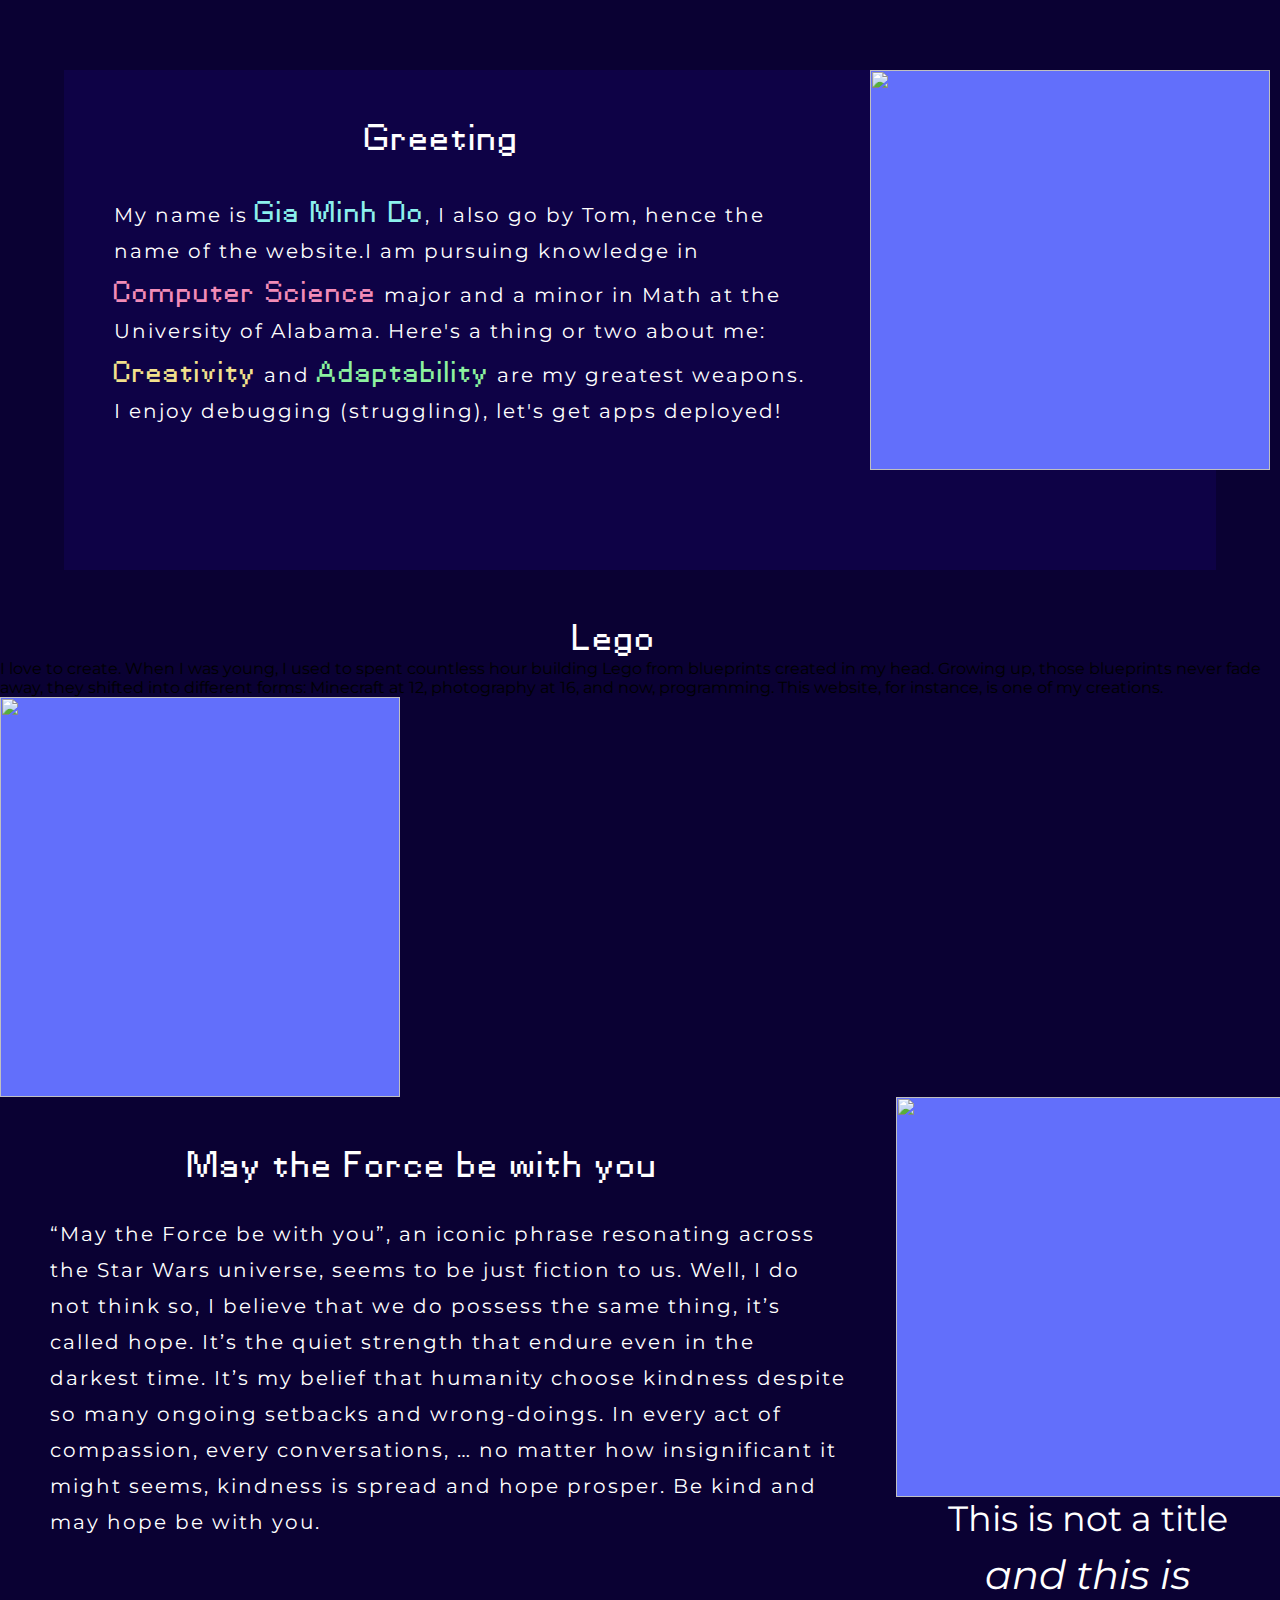
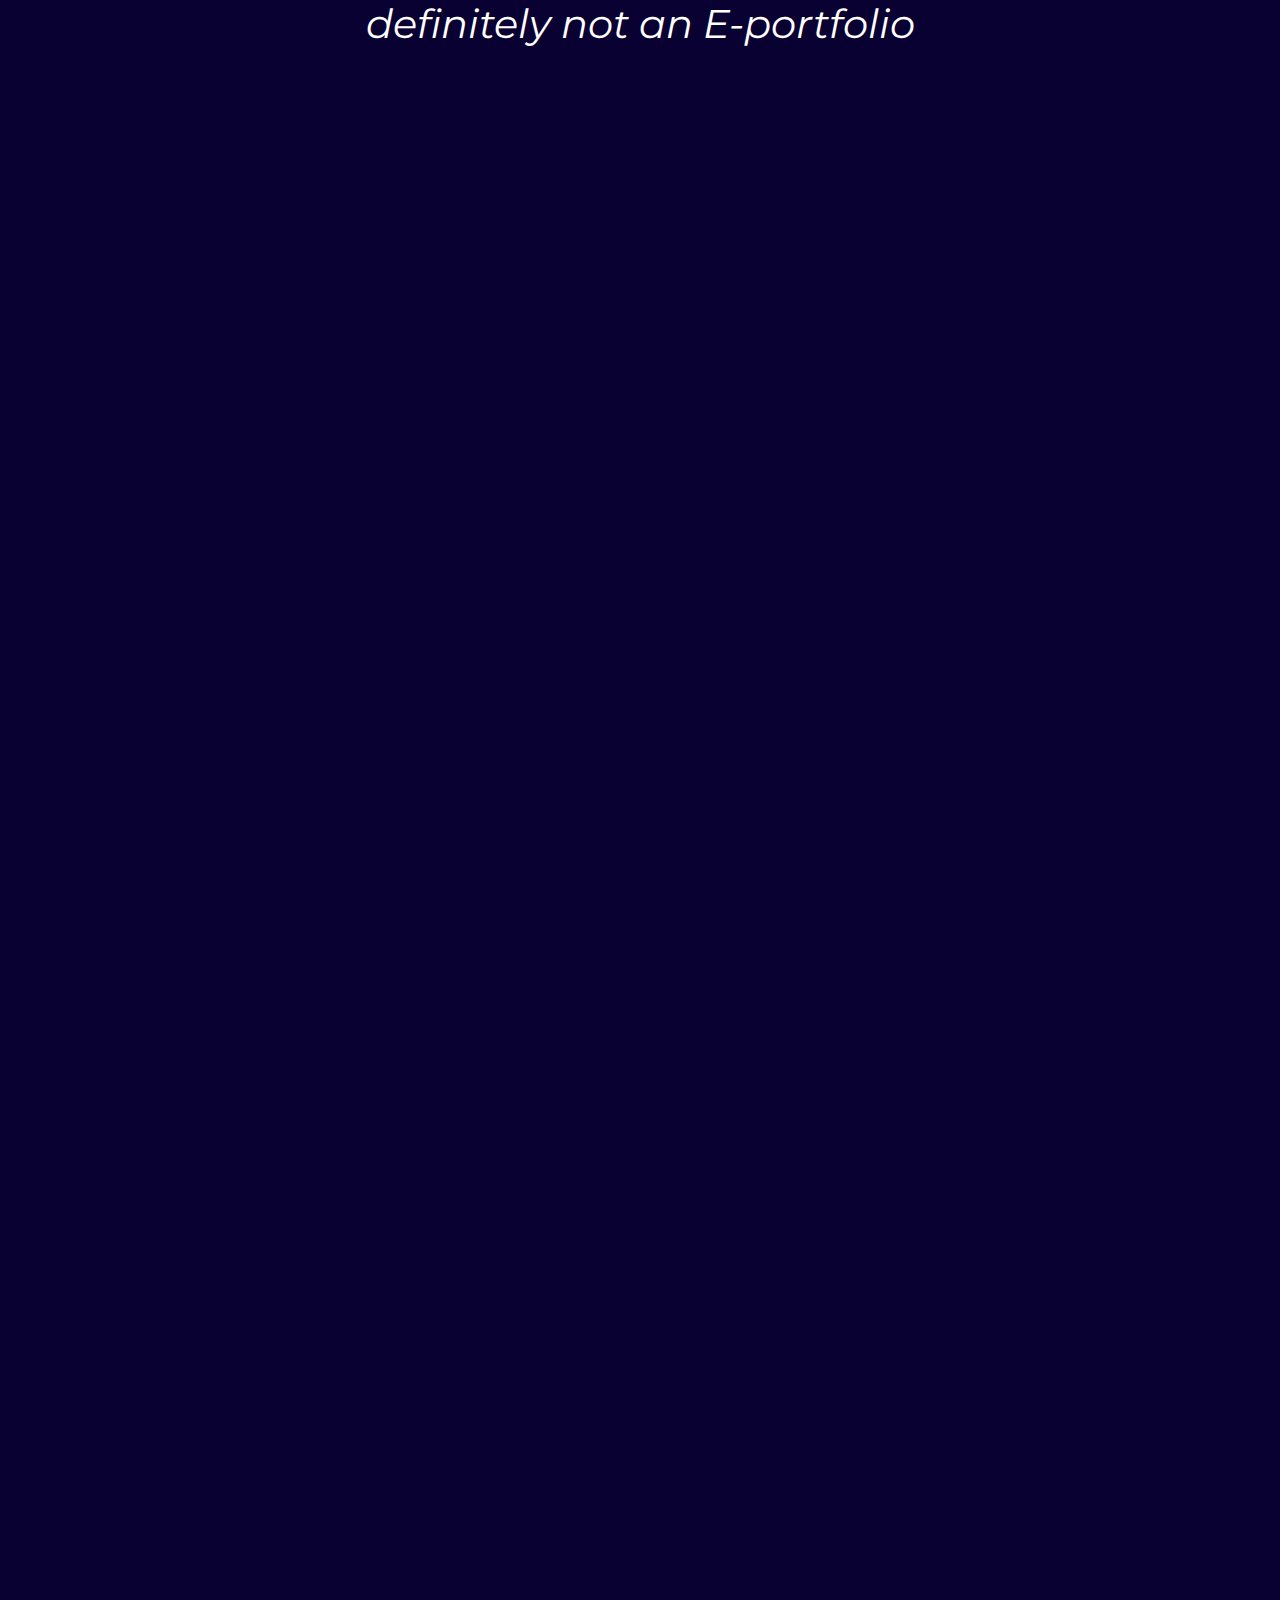
==== about.html @ 235a2a4f "added-about-page" ====
<html lang="en">
<head>
    <meta charset="UTF-8">
    <meta name="viewport" content="width=device-width, initial-scale=1.0">
    <link rel="icon" href="webIcon.png">
    <link rel="stylesheet" href="style.css">
    <title>TomFoolery</title>
</head>
<body>
    <main-header></main-header>

    <div class="introContainer" id="intro"> 
        <div class="introLeft">
            <div class="greetTitle"> Greeting</div>
            <div class="introContent">My name is <span style="font-family: fvf; color: #8cf2ed; ">Gia Minh Do</span>, I also go by Tom, hence the name of the website.I am pursuing knowledge in <span style="color: #f28cb8; font-family: fvf;">Computer Science</span> major and a minor in Math at the University of Alabama. Here's a thing or two about me: <span style="color: #f2e18c; font-family: fvf;">Creativity</span> and <span style="color: #8cf29f; font-family: fvf;">Adaptability</span> are my greatest weapons.<br>I enjoy debugging (struggling), let's get apps deployed!</div>
        </div>
        <div class="introRight">
            <img class="introPicture" src="pfp.jpg">
        </div>
    </div>

    <div class="valueContainer" id="intro"> 
        <div class="valueRight">
            <div class="greetTitle">Lego</div>
            <div class="valueContent">I love to create. When I was young, I used to spent countless hour building Lego from blueprints created in my head. Growing up, those blueprints never fade away, they shifted into different forms: Minecraft at 12, photography at 16, and now, programming. This website, for instance, is one of my creations.</div>
        </div>
        <div class="valueLeft">
            <img class="introPicture" src="pfp.jpg">
        </div>
    </div>

    <div class="valueContainer" id="intro"> 
        <div class="introLeft">
            <div class="greetTitle"> May the Force be with you</div>
            <div class="introContent">“May the Force be with you”, an iconic phrase resonating across the Star Wars universe, seems to be just fiction to us. Well, I do not think so, I believe that we do possess the same thing, it’s called hope. It’s the quiet strength that endure even in the darkest time. It’s my belief that humanity choose kindness despite so many ongoing setbacks and wrong-doings. In every act of compassion, every conversations, … no matter how insignificant it might seems, kindness is spread and hope prosper. Be kind and may hope be with you.</div>
        </div>
        <div class="introRight">
            <img class="introPicture" src="pfp.jpg">
        </div>
    </div>
    
    <div class="fiTitle">This is not a title</div>
    <div class="secTitle"> and this is definitely not an E-portfolio</div>
    <script src="script.js"></script>
</body>
</html>
---- style.css ----
@import url('https://fonts.googleapis.com/css2?family=Montserrat:ital,wght@0,100..900;1,100..900&display=swap');
@font-face {
    font-family: 'fvf';
    src: url('FVF Fernando 08.ttf') format('opentype');
    font-weight: normal;
    font-style: normal;
}
body {
    background: #0a0133;
    font-family: "Montserrat", sans-serif;
    height: 500%;
    width: 100%;
    margin: 0;
  }



.navBar{
    background-color: black;
    width: 100%;
    height: 60px;
}

.navUl{
    margin: auto;
    align-items: center;
    
}

li{
    list-style: none;
}

@keyframes nav-hover-in{
    from {
        font-size: 20px;
        font-weight: 300 ;
        margin: 18px 30px;
    } 
    to {
        font-size: 25px;
        font-weight: 600 ;
        margin: 14px 30px;
    }
}

@keyframes nav-hover-out{
    from {
        margin: 14px 30px;
        font-size: 25px;
        font-weight: 600 ;
    } 
    to {
        font-size: 20px;
        font-weight: 300;
        margin: 18px 30px;
    }
}

.navItem{
    animation: nav-hover-out ease-in 0.25s;
    float: right ;
    display: block;
    height: auto;
    color: white;
    text-align: center;
    font-size: 20px;
    font-weight: 300;
    margin: 18px 30px; 
    text-decoration: none;
}

a:hover{
    animation: nav-hover-in ease-in 0.2s;
    font-weight: 600;
    font-size: 25px;
    margin: 14px 30px;
}

.mainLogo{
    float: left;
    height: auto;
    font-size: 25px;
    font-weight: 600;
    padding: 14px 0px;
    color:aliceblue;
    margin-left: 30px;
}

.clear
{
  clear: both;
}

.fiTitle{
    margin-top: 200px;
    color: #ffffff;
    text-align: center;
    font-size: 35px;
    font-weight: 700px;
}

@keyframes color-change-in {
    from {
        color:#ffffff;
    } 
    to {
        color:#ffea98;
    }
}

@keyframes color-change-out {
    from {
        color:#ffea98;
    } 
    to {
        color:#ffffff;
    }
}

.secTitle{
    margin-top: 10px;
    animation: color-change-out ease-in 0.15s;
    color: #ffffff;
    text-align: center;
    font-size: 40px;
    font-style: italic;
}

.secTitle:hover{
    animation: color-change-in ease-in 0.15s;
    color: #ffea98;
}

.introContainer{
    width: 90%;
    height: 500px;
    align-items: center;
    margin: auto;
    margin-top: 70px;
    background-color:#0e0246;
}
.introLeft{
    float: left;
    margin: auto;
    width: 70%;
    height: auto;
}

.greetTitle{
    text-align: center;
    margin-top: 35px;
    margin-right: 50px;
    font-family: fvf;
    letter-spacing: 2px;
    font-size: 25px;
    color:white;
}

.introContent{
    color:white;
    margin: 50px;
    margin-top: 30px;
    font-size: 20px;
    letter-spacing: 2px;
    line-height: 1.8;
}

.introRight{
    float: right;
    margin: auto;
    width: 30%;
    height: auto;
}

.introPicture{
    
    height: 400px;
    width: 400px;
    text-align: center;
    background-color: #626ffb;
}

.introPicText{
    margin-top: 20px;
    text-align:center;
    color: white;
}
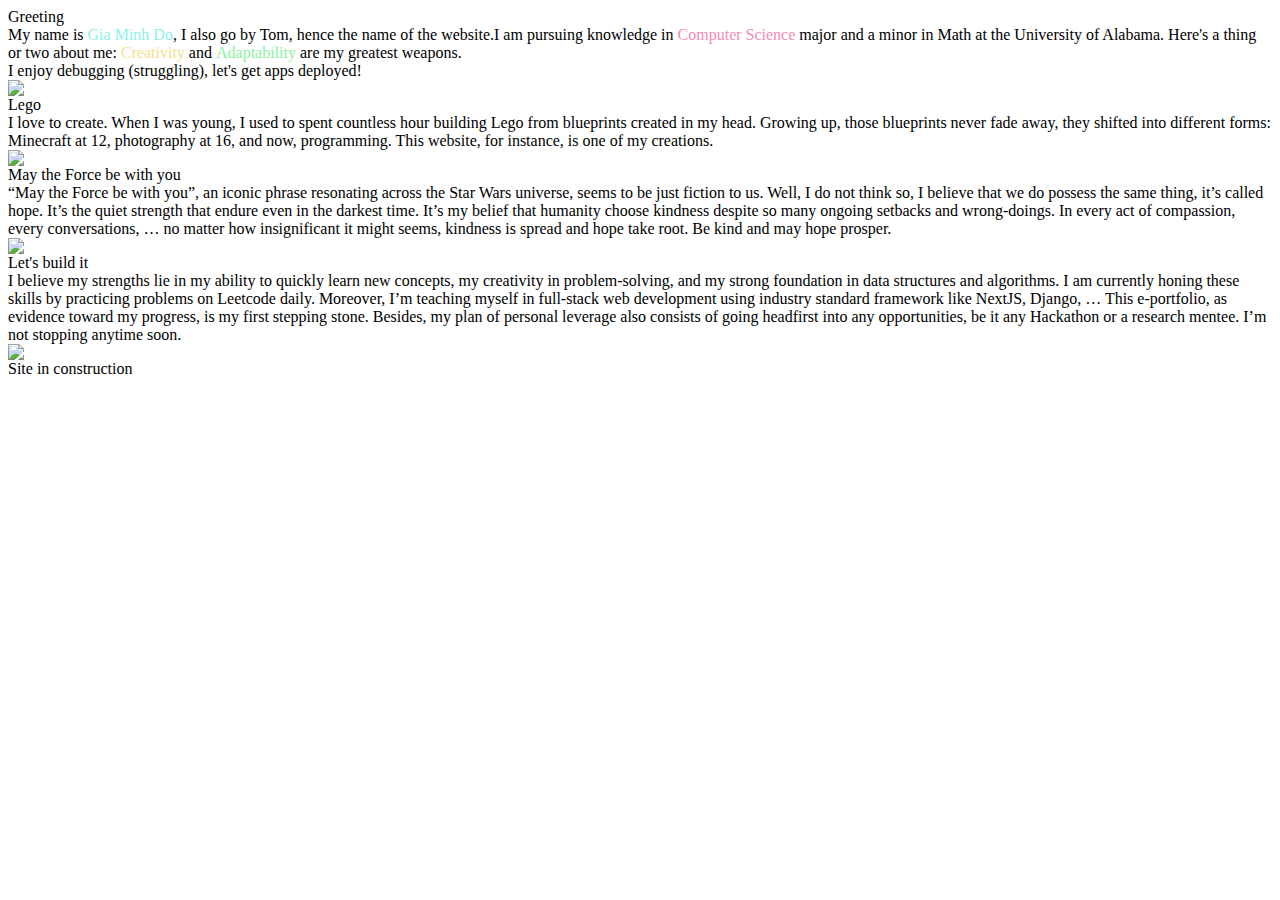
==== commit 85c64cdb: "more-content" ====
--- a/about.html
+++ b/about.html
@@ -2,45 +2,52 @@
 <head>
     <meta charset="UTF-8">
     <meta name="viewport" content="width=device-width, initial-scale=1.0">
-    <link rel="icon" href="webIcon.png">
-    <link rel="stylesheet" href="style.css">
+    <link rel="icon" href="image/webIcon.png">
+    <link rel="stylesheet" href="aboutStyle.css">
     <title>TomFoolery</title>
 </head>
-<body>
+<body class="aboutPage">
     <main-header></main-header>
-
     <div class="introContainer" id="intro"> 
         <div class="introLeft">
-            <div class="greetTitle"> Greeting</div>
+            <div class="greetTitleLeft"> Greeting</div>
             <div class="introContent">My name is <span style="font-family: fvf; color: #8cf2ed; ">Gia Minh Do</span>, I also go by Tom, hence the name of the website.I am pursuing knowledge in <span style="color: #f28cb8; font-family: fvf;">Computer Science</span> major and a minor in Math at the University of Alabama. Here's a thing or two about me: <span style="color: #f2e18c; font-family: fvf;">Creativity</span> and <span style="color: #8cf29f; font-family: fvf;">Adaptability</span> are my greatest weapons.<br>I enjoy debugging (struggling), let's get apps deployed!</div>
         </div>
         <div class="introRight">
-            <img class="introPicture" src="pfp.jpg">
+            <img class="introPicture" src="image/Ava.png">
         </div>
     </div>
 
     <div class="valueContainer" id="intro"> 
         <div class="valueRight">
-            <div class="greetTitle">Lego</div>
+            <div class="greetTitleRight">Lego</div>
             <div class="valueContent">I love to create. When I was young, I used to spent countless hour building Lego from blueprints created in my head. Growing up, those blueprints never fade away, they shifted into different forms: Minecraft at 12, photography at 16, and now, programming. This website, for instance, is one of my creations.</div>
         </div>
         <div class="valueLeft">
-            <img class="introPicture" src="pfp.jpg">
+            <img class="introPicture" src="image/Lego.JPG">
         </div>
     </div>
 
-    <div class="valueContainer" id="intro"> 
+    <div class="beliefContainer" id="intro"> 
         <div class="introLeft">
-            <div class="greetTitle"> May the Force be with you</div>
-            <div class="introContent">“May the Force be with you”, an iconic phrase resonating across the Star Wars universe, seems to be just fiction to us. Well, I do not think so, I believe that we do possess the same thing, it’s called hope. It’s the quiet strength that endure even in the darkest time. It’s my belief that humanity choose kindness despite so many ongoing setbacks and wrong-doings. In every act of compassion, every conversations, … no matter how insignificant it might seems, kindness is spread and hope prosper. Be kind and may hope be with you.</div>
+            <div class="greetTitleLeft">May the Force be with you</div>
+            <div class="introContent">“May the Force be with you”, an iconic phrase resonating across the Star Wars universe, seems to be just fiction to us. Well, I do not think so, I believe that we do possess the same thing, it’s called hope. It’s the quiet strength that endure even in the darkest time. It’s my belief that humanity choose kindness despite so many ongoing setbacks and wrong-doings. In every act of compassion, every conversations, … no matter how insignificant it might seems, kindness is spread and hope take root. Be kind and may hope prosper.</div>
         </div>
         <div class="introRight">
-            <img class="introPicture" src="pfp.jpg">
+            <img class="introPicture" src="image/Hope.png">
         </div>
     </div>
-    
-    <div class="fiTitle">This is not a title</div>
-    <div class="secTitle"> and this is definitely not an E-portfolio</div>
+
+    <div class="strengthContainer" id="intro"> 
+        <div class="valueRight">
+            <div class="greetTitleRight">Let's build it</div>
+            <div class="valueContent">I believe my strengths lie in my ability to quickly learn new concepts, my creativity in problem-solving, and my strong foundation in data structures and algorithms. I am currently honing these skills by practicing problems on Leetcode daily. Moreover, I’m teaching myself in full-stack web development using industry standard framework like NextJS, Django, … This e-portfolio, as evidence toward my progress, is my first stepping stone. Besides, my plan of personal leverage also consists of going headfirst into any opportunities, be it any Hackathon or a research mentee. I’m not stopping anytime soon.</div>
+        </div>
+        <div class="valueLeft">
+            <img class="introPicture" src="./image/skate.png">
+        </div>
+    </div>
+    <div class="fiTitle">Site in construction</div>
     <script src="script.js"></script>
 </body>
 </html>
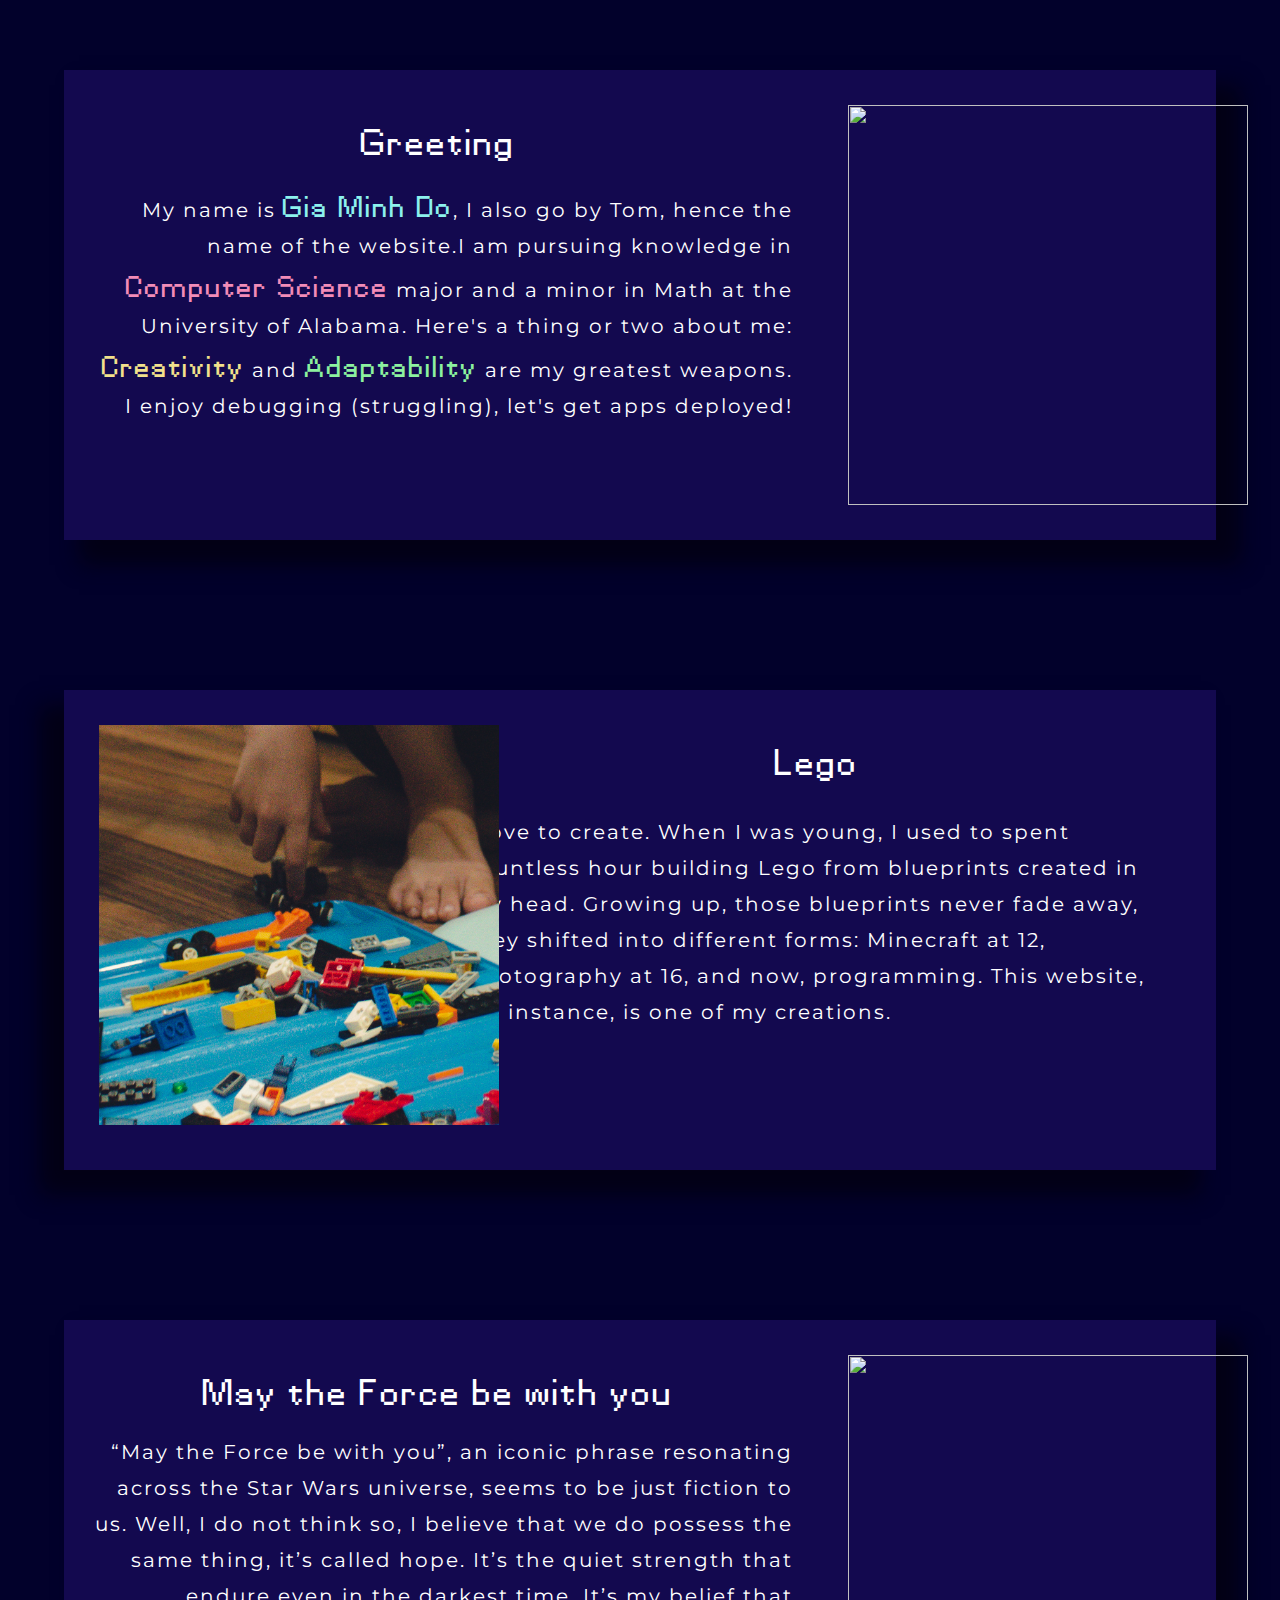
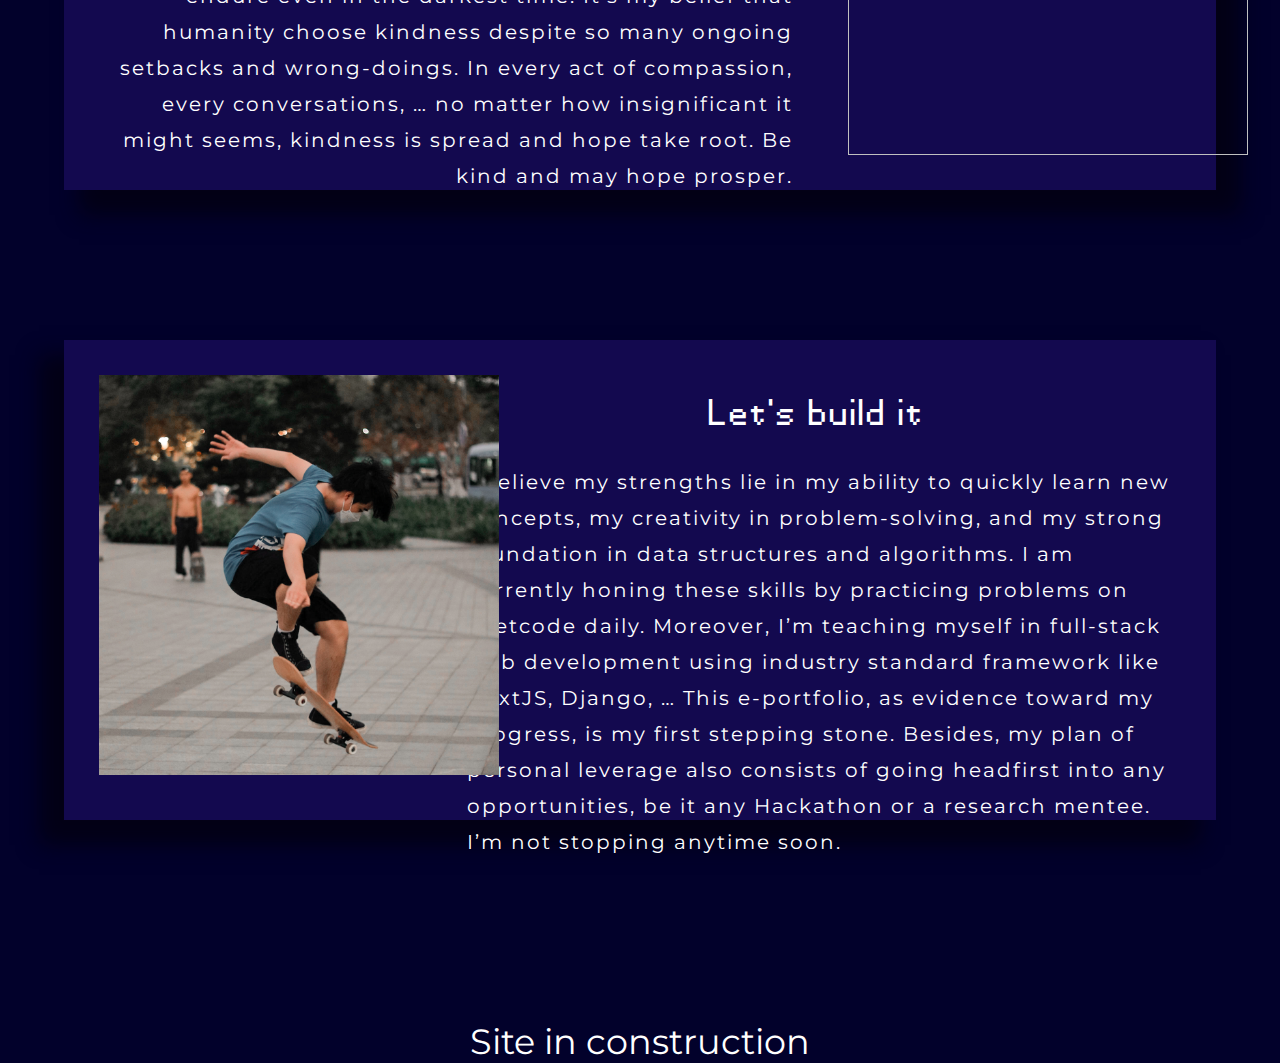
==== commit 1a7beeb1: "about-updated" ====
--- a/about.html
+++ b/about.html
@@ -6,7 +6,7 @@
     <link rel="stylesheet" href="aboutStyle.css">
     <title>TomFoolery</title>
 </head>
-<body class="aboutPage">
+<body class="background-img">
     <main-header></main-header>
     <div class="introContainer" id="intro"> 
         <div class="introLeft">
--- a/aboutStyle.css
+++ b/aboutStyle.css
@@ -0,0 +1,277 @@
+@import url('https://fonts.googleapis.com/css2?family=Montserrat:ital,wght@0,100..900;1,100..900&display=swap');
+@font-face {
+    font-family: 'fvf';
+    src: url('FVF Fernando 08.ttf') format('opentype');
+    font-weight: normal;
+    font-style: normal;
+}
+body {
+    background: #02012b;
+    font-family: "Montserrat", sans-serif;
+    height: 00%;
+    width: 100%;
+    margin: 0;
+  }
+
+.background-img{
+    background-image: url(image/DSC_2060.JPG);
+    background-repeat: no-repeat;
+    background-position: center;
+    background-attachment: fixed;
+    background-size: cover;
+}
+
+
+.navBar{
+    background-color: black;
+    width: 100%;
+    height: 60px;
+}
+
+.navUl{
+    margin: auto;
+    align-items: center;
+    
+}
+
+li{
+    list-style: none;
+}
+
+@keyframes nav-hover-in{
+    from {
+        font-size: 20px;
+        font-weight: 300 ;
+        margin: 18px 30px;
+    } 
+    to {
+        font-size: 25px;
+        font-weight: 600 ;
+        margin: 14px 30px;
+    }
+}
+
+.navItem{
+    transition: 0.25s;
+    float: right ;
+    display: block;
+    height: auto;
+    color: white;
+    text-align: center;
+    font-size: 20px;
+    font-weight: 300;
+    margin: 18px 30px; 
+    text-decoration: none;
+}
+
+a:hover{
+    animation: nav-hover-in ease-in 0.2s;
+    font-weight: 600;
+    font-size: 25px;
+    margin: 14px 30px;
+}
+
+.mainLogo{
+    float: left;
+    height: auto;
+    font-size: 25px;
+    font-weight: 600;
+    color:aliceblue;
+    margin-left: 30px;
+    margin-top: -5px;
+    font-family: fvf;
+    letter-spacing: 2px;
+}
+
+.clear
+{
+  clear: both;
+}
+
+.fiTitle{
+    margin-top: 200px;
+    color: #ffffff;
+    text-align: center;
+    font-size: 35px;
+    font-weight: 700px;
+}
+
+@keyframes color-change-in {
+    from {
+        color:#ffffff;
+    } 
+    to {
+        color:#ffea98;
+    }
+}
+
+.secTitle{
+    margin-top: 10px;
+    transition: 0.15s;
+    color: #ffffff;
+    text-align: center;
+    font-size: 40px;
+    font-style: italic;
+}
+
+.secTitle:hover{
+    animation: color-change-in ease-in 0.15s;
+    color: #ffea98;
+}
+
+@keyframes appear {
+    from{
+        opacity: 0;
+        scale: 0.5;
+    }
+    to{
+        opacity: 1;
+        scale: 1;
+    }
+}
+
+@keyframes scrooll-watcher{
+    to {scale: 1 1; }
+}
+
+.scrollWatcher{
+    height: 10px;
+    position: fixed;
+    top:0;
+    z-index: 1000;
+    background-color: #ffea98;
+    width: 100%;
+    transform-origin: left;
+    animation: scrooll-watcher linear;
+    animation-timeline: view();
+}
+
+.introContainer{
+    width: 90%;
+    height: 470px;
+    align-items: center;
+    margin: auto;
+    margin-top: 70px;
+    background-color:#13094f;
+    box-shadow: 20px 20px 20px 5px #030016;
+}
+.introLeft{
+    float: left;
+    margin: auto;
+    width: 65%;
+    height: auto;
+}
+
+.greetTitleLeft{
+    text-align: center;
+    margin-top: 40px;
+    font-family: fvf;
+    letter-spacing: 2px;
+    font-size: 25px;
+    color:white;
+}
+
+.greetTitleRight{
+    text-align: center;
+    margin-top: 40px;
+    margin-right: 50px;
+    font-family: fvf;
+    letter-spacing: 2px;
+    font-size: 25px;
+    color:white;
+}
+
+.introContent{
+    color:white;
+    margin-top: 30px;
+    margin: 20px;
+    font-size: 20px;
+    letter-spacing: 2px;
+    line-height: 1.8;
+    text-align: right;
+}
+
+.introRight{
+    float: right;
+    margin: auto;
+    width: 35%;
+    height: 100%;
+}
+
+.introPicture{
+    margin: 35px;
+    height: 400px;
+    width: 400px;
+    text-align: center;
+}
+
+.introPicText{
+    margin-top: 35px;
+    text-align:center;
+    color: white;
+}
+
+.valueContainer{
+    animation: appear linear;
+    animation-timeline: view();
+    animation-range: entry 0;
+    width: 90%;
+    height: 480px;
+    align-items: center;
+    margin: auto;
+    margin-top: 150px;
+    background-color:#13094f;
+    box-shadow: -20px 20px 20px 5px #030016;
+}
+
+.valueLeft{
+    float: left;
+    margin: auto;
+    width: 35%;
+    height: auto;
+}
+
+.valueRight{
+    float: right;
+    margin: auto;
+    width: 65%;
+    height: 100%;
+}
+
+.valueContent{
+    animation: appear linear;
+    animation-timeline: view();
+    animation-range: entry 0;
+    color:white;
+    margin-top: 30px;
+    margin-right: 35px;
+    font-size: 20px;
+    letter-spacing: 2px;
+    line-height: 1.8;
+}
+
+.beliefContainer{
+    animation: appear linear;
+    animation-timeline: view();
+    animation-range: entry 0;
+    width: 90%;
+    height: 470px;
+    align-items: center;
+    margin: auto;
+    margin-top: 150px;
+    background-color:#13094f;
+    box-shadow: 20px 20px 20px 5px #030016;
+}
+
+.strengthContainer{
+    animation: appear linear;
+    animation-timeline: view();
+    animation-range: entry 0;
+    width: 90%;
+    height: 480px;
+    align-items: center;
+    margin: auto;
+    margin-top: 150px;
+    background-color:#13094f;
+    box-shadow: -20px 20px 20px 5px #030016;
+}
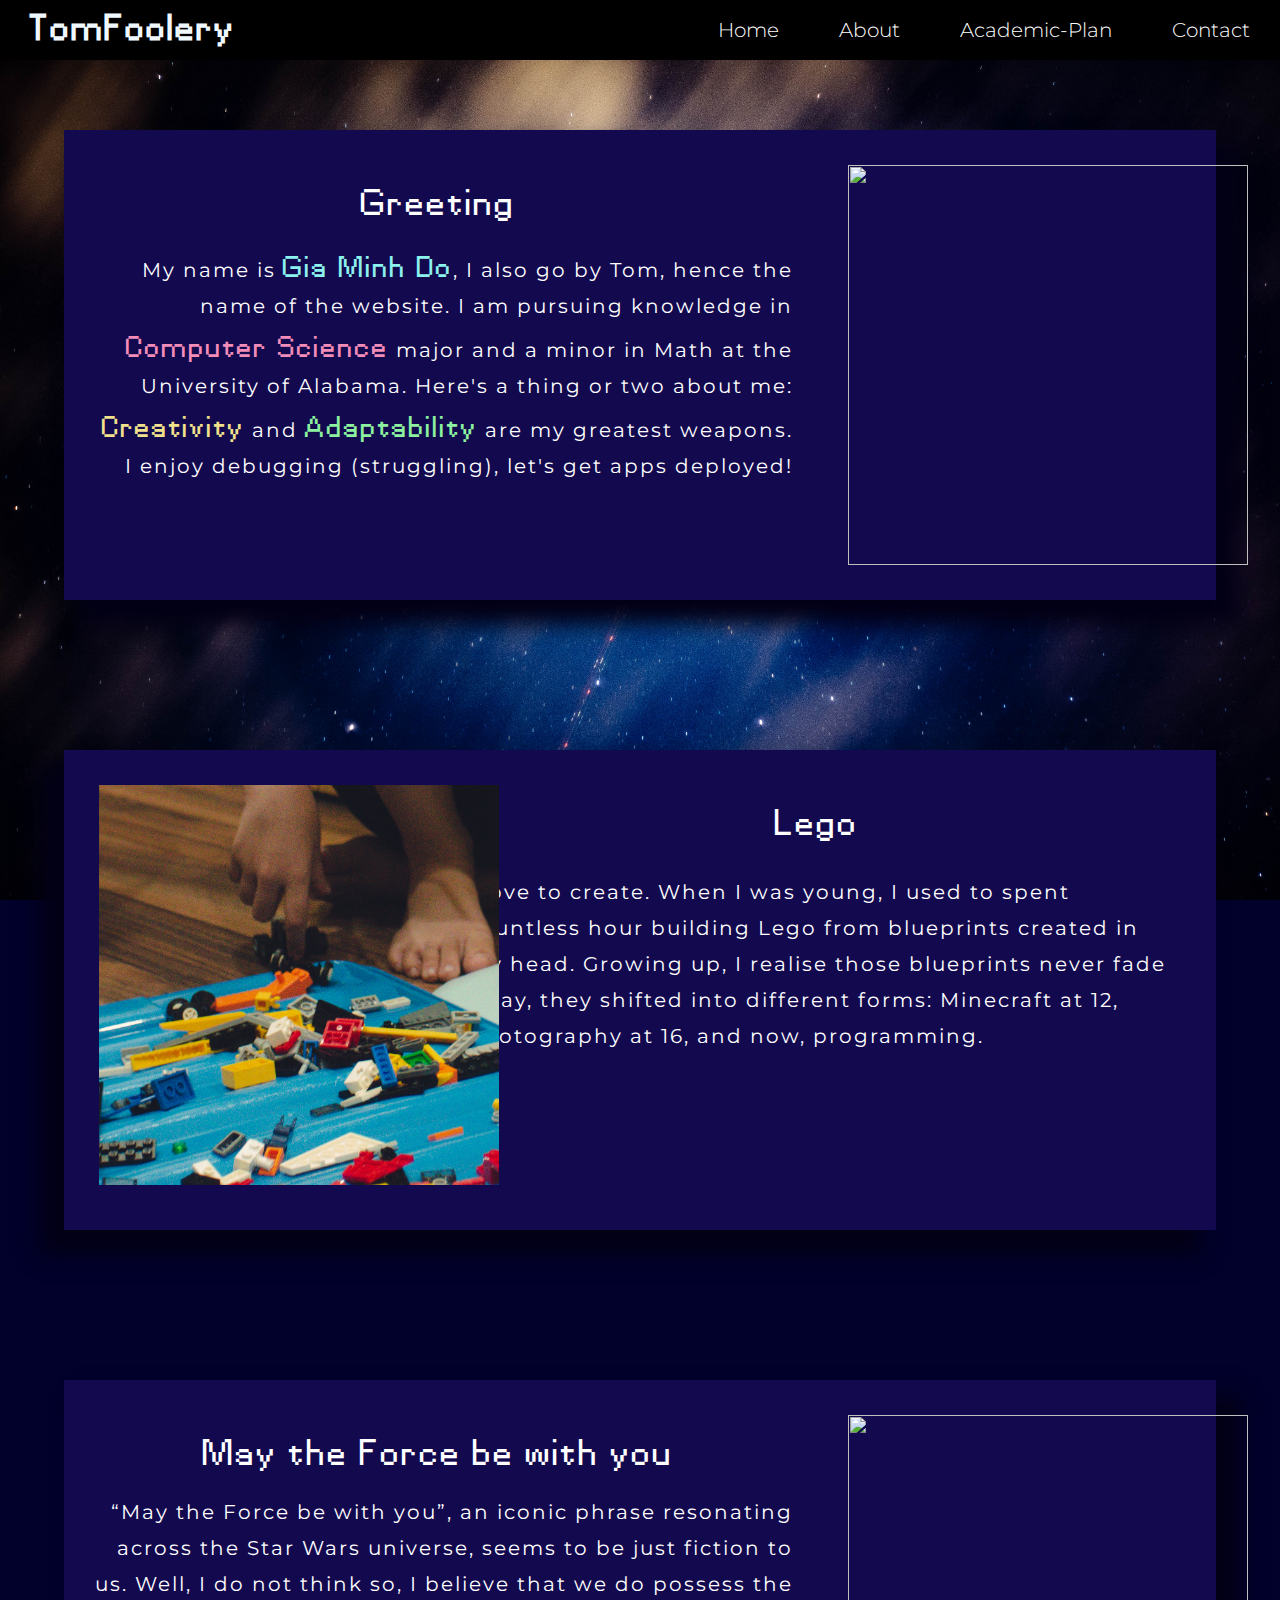
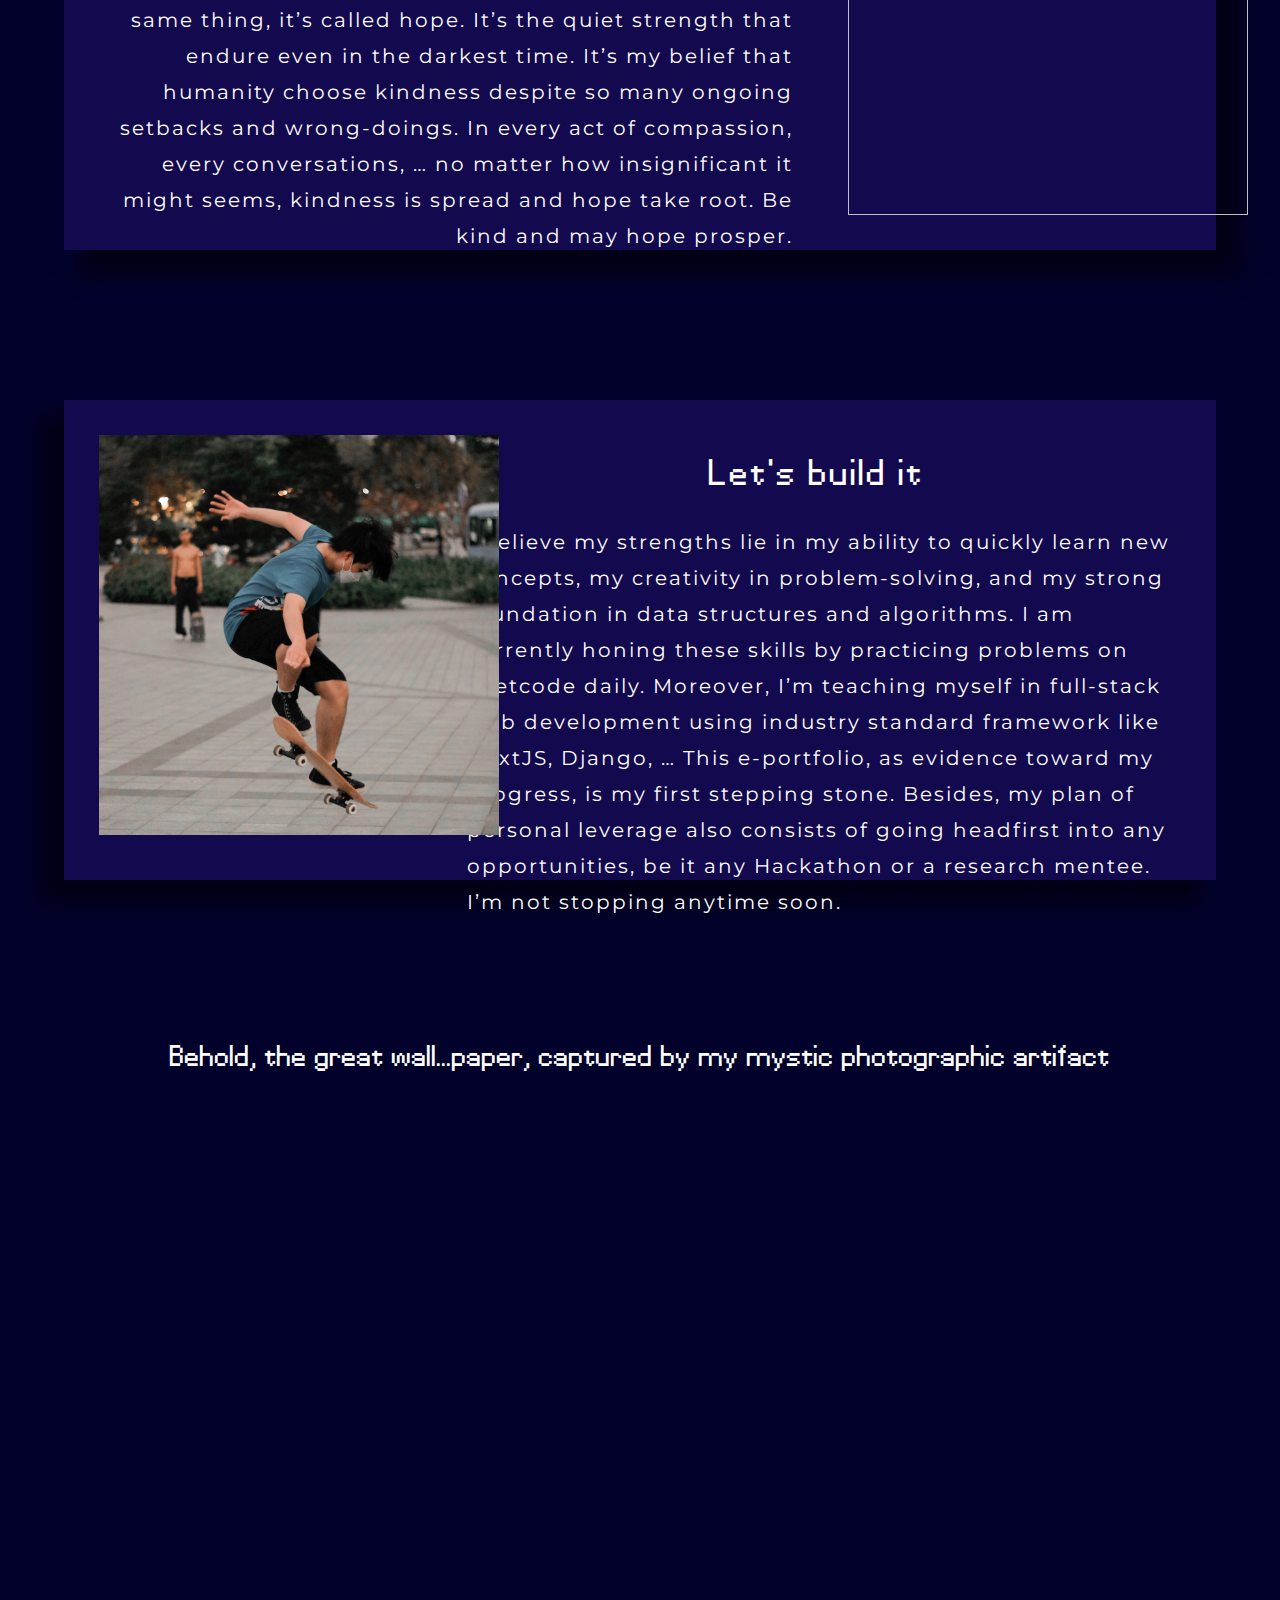
==== commit f6a9fd9b: "new-about-page" ====
--- a/about.html
+++ b/about.html
@@ -11,7 +11,7 @@
     <div class="introContainer" id="intro"> 
         <div class="introLeft">
             <div class="greetTitleLeft"> Greeting</div>
-            <div class="introContent">My name is <span style="font-family: fvf; color: #8cf2ed; ">Gia Minh Do</span>, I also go by Tom, hence the name of the website.I am pursuing knowledge in <span style="color: #f28cb8; font-family: fvf;">Computer Science</span> major and a minor in Math at the University of Alabama. Here's a thing or two about me: <span style="color: #f2e18c; font-family: fvf;">Creativity</span> and <span style="color: #8cf29f; font-family: fvf;">Adaptability</span> are my greatest weapons.<br>I enjoy debugging (struggling), let's get apps deployed!</div>
+            <div class="introContent">My name is <span style="font-family: fvf; color: #8cf2ed; ">Gia Minh Do</span>, I also go by Tom, hence the name of the website. I am pursuing knowledge in <span style="color: #f28cb8; font-family: fvf;">Computer Science</span> major and a minor in Math at the University of Alabama. Here's a thing or two about me: <span style="color: #f2e18c; font-family: fvf;">Creativity</span> and <span style="color: #8cf29f; font-family: fvf;">Adaptability</span> are my greatest weapons.<br>I enjoy debugging (struggling), let's get apps deployed!</div>
         </div>
         <div class="introRight">
             <img class="introPicture" src="image/Ava.png">
@@ -21,7 +21,7 @@
     <div class="valueContainer" id="intro"> 
         <div class="valueRight">
             <div class="greetTitleRight">Lego</div>
-            <div class="valueContent">I love to create. When I was young, I used to spent countless hour building Lego from blueprints created in my head. Growing up, those blueprints never fade away, they shifted into different forms: Minecraft at 12, photography at 16, and now, programming. This website, for instance, is one of my creations.</div>
+            <div class="valueContent">I love to create. When I was young, I used to spent countless hour building Lego from blueprints created in my head. Growing up, I realise those blueprints never fade away, they shifted into different forms: Minecraft at 12, photography at 16, and now, programming.</div>
         </div>
         <div class="valueLeft">
             <img class="introPicture" src="image/Lego.JPG">
@@ -34,7 +34,7 @@
             <div class="introContent">“May the Force be with you”, an iconic phrase resonating across the Star Wars universe, seems to be just fiction to us. Well, I do not think so, I believe that we do possess the same thing, it’s called hope. It’s the quiet strength that endure even in the darkest time. It’s my belief that humanity choose kindness despite so many ongoing setbacks and wrong-doings. In every act of compassion, every conversations, … no matter how insignificant it might seems, kindness is spread and hope take root. Be kind and may hope prosper.</div>
         </div>
         <div class="introRight">
-            <img class="introPicture" src="image/Hope.png">
+            <img class="introPicture" src="image/DSC_1961.JPG">
         </div>
     </div>
 
@@ -47,7 +47,7 @@
             <img class="introPicture" src="./image/skate.png">
         </div>
     </div>
-    <div class="fiTitle">Site in construction</div>
+    <div class="imgTitle">Behold, the great wall...paper, captured by my mystic photographic artifact</div>
     <script src="script.js"></script>
 </body>
 </html>
--- a/aboutStyle.css
+++ b/aboutStyle.css
@@ -8,13 +8,13 @@
 body {
     background: #02012b;
     font-family: "Montserrat", sans-serif;
-    height: 00%;
+    height: 500%;
     width: 100%;
     margin: 0;
   }
 
 .background-img{
-    background-image: url(image/DSC_2060.JPG);
+    background-image: url(image/DSC_7043.JPG);
     background-repeat: no-repeat;
     background-position: center;
     background-attachment: fixed;
@@ -31,7 +31,6 @@
 .navUl{
     margin: auto;
     align-items: center;
-    
 }
 
 li{
@@ -119,6 +118,17 @@
     color: #ffea98;
 }
 
+.imgTitle{
+    margin-top: 150px;
+    color: #ffffff;
+    text-align: center;
+    font-family: fvf;
+    font-size: 20px;
+    animation: fade-out linear;
+    animation-timeline: view();
+    animation-range: exit-crossing;
+}
+
 @keyframes appear {
     from{
         opacity: 0;
@@ -275,3 +285,14 @@
     background-color:#13094f;
     box-shadow: -20px 20px 20px 5px #030016;
 }
+
+.imgTitle{
+    margin-top: 150px;
+    color: #ffffff;
+    text-align: center;
+    font-family: fvf;
+    font-size: 20px;
+    animation: fade-out linear;
+    animation-timeline: view();
+    animation-range: exit-crossing;
+}
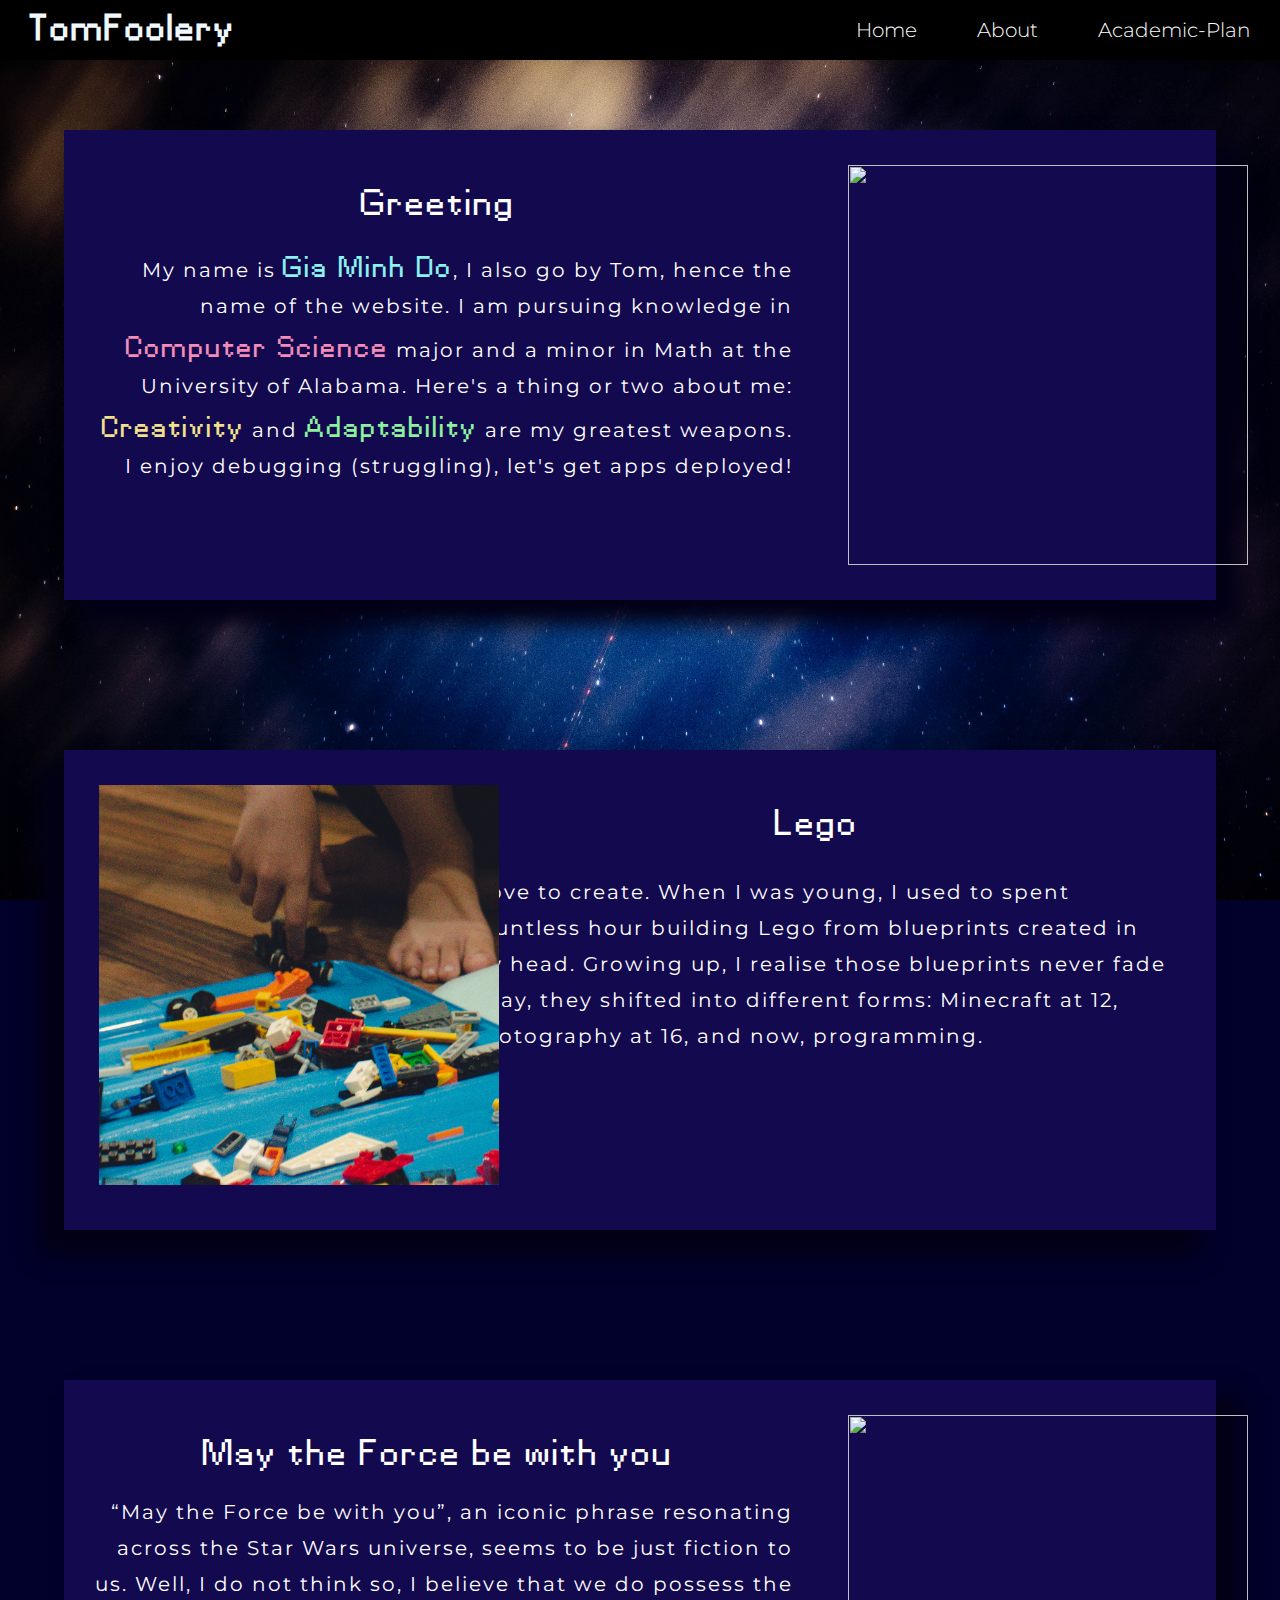
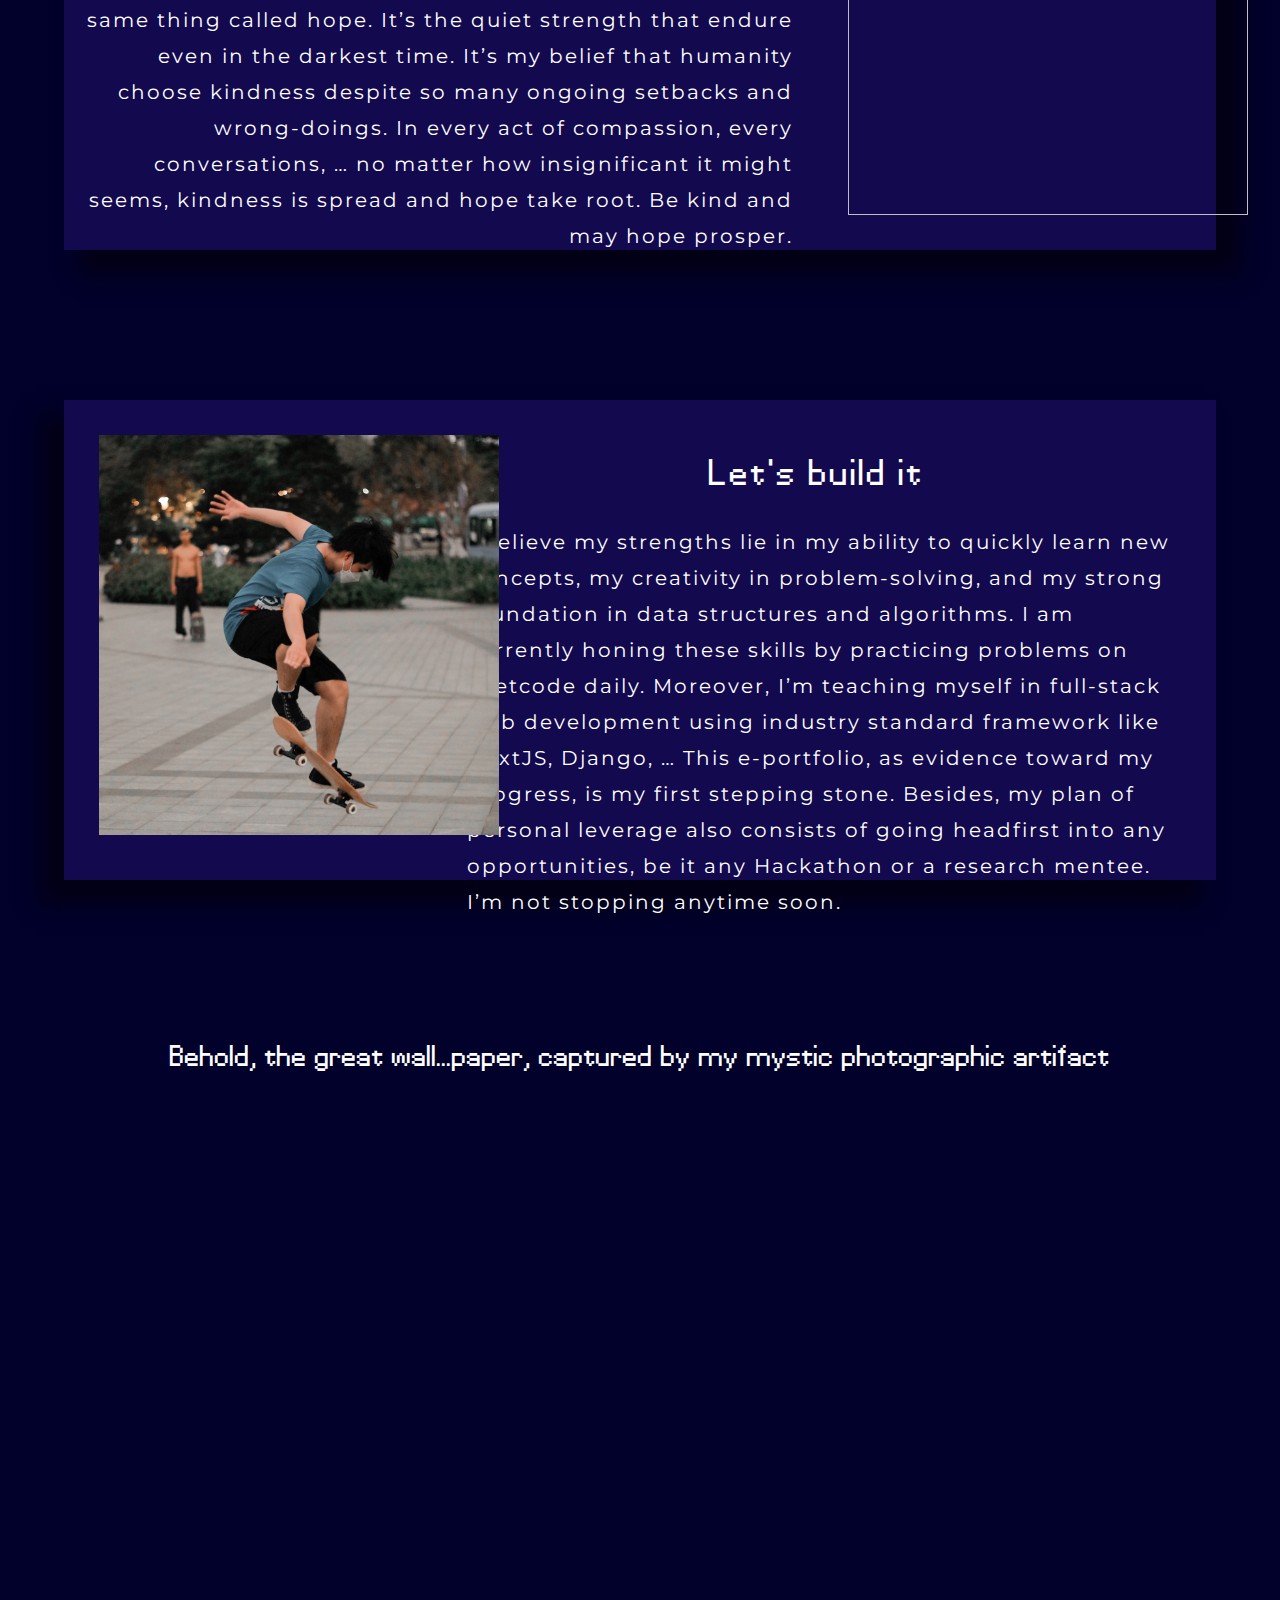
==== commit 4ade9787: "about-updated" ====
--- a/about.html
+++ b/about.html
@@ -31,7 +31,7 @@
     <div class="beliefContainer" id="intro"> 
         <div class="introLeft">
             <div class="greetTitleLeft">May the Force be with you</div>
-            <div class="introContent">“May the Force be with you”, an iconic phrase resonating across the Star Wars universe, seems to be just fiction to us. Well, I do not think so, I believe that we do possess the same thing, it’s called hope. It’s the quiet strength that endure even in the darkest time. It’s my belief that humanity choose kindness despite so many ongoing setbacks and wrong-doings. In every act of compassion, every conversations, … no matter how insignificant it might seems, kindness is spread and hope take root. Be kind and may hope prosper.</div>
+            <div class="introContent">“May the Force be with you”, an iconic phrase resonating across the Star Wars universe, seems to be just fiction to us. Well, I do not think so, I believe that we do possess the same thing called hope. It’s the quiet strength that endure even in the darkest time. It’s my belief that humanity choose kindness despite so many ongoing setbacks and wrong-doings. In every act of compassion, every conversations, … no matter how insignificant it might seems, kindness is spread and hope take root. Be kind and may hope prosper.</div>
         </div>
         <div class="introRight">
             <img class="introPicture" src="image/DSC_1961.JPG">
